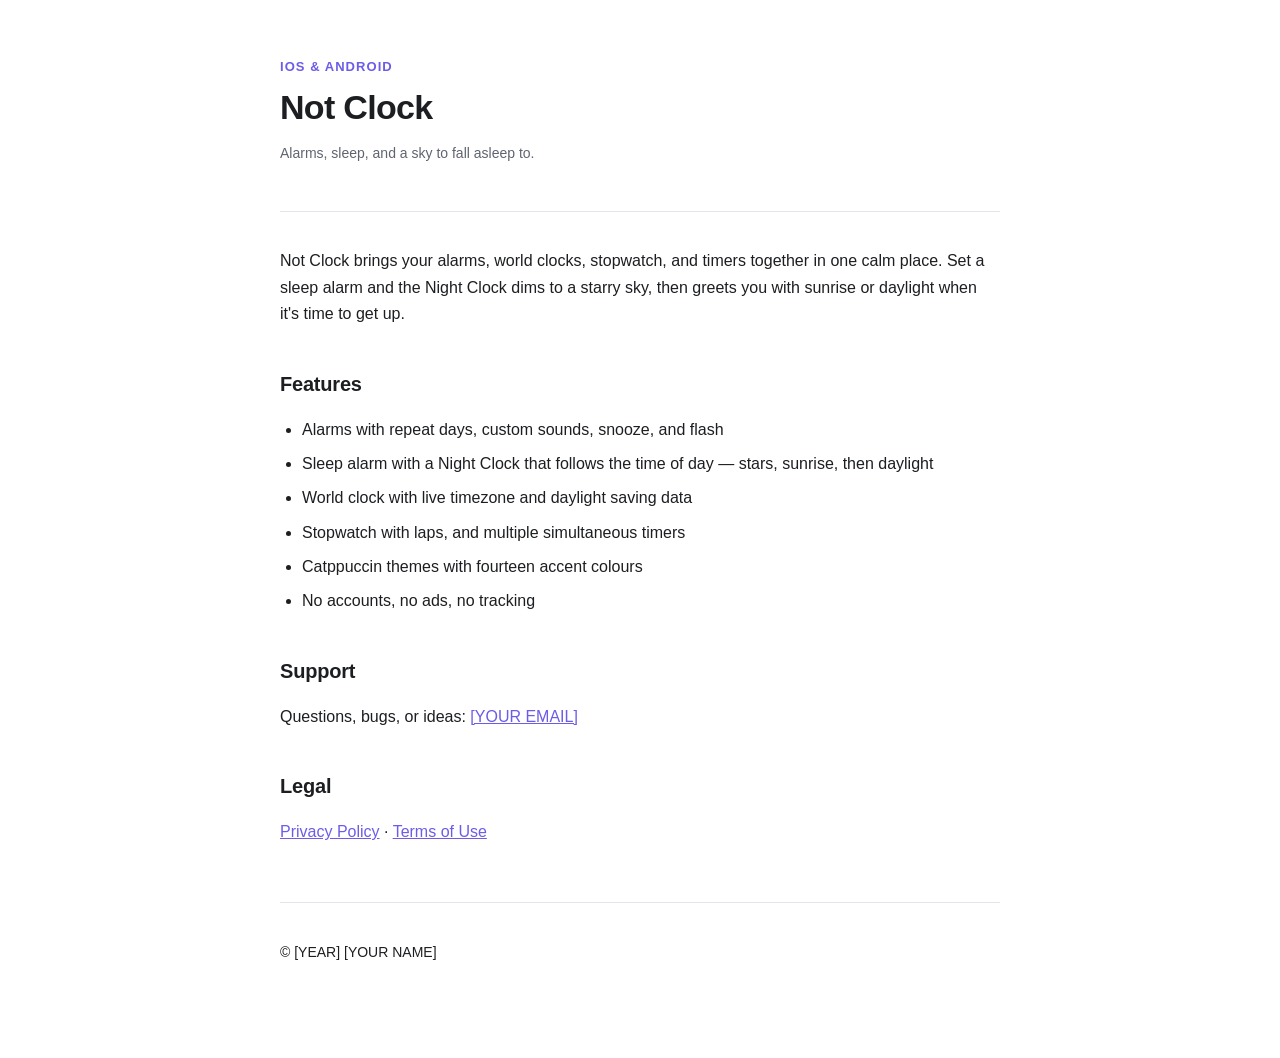
==== index.html @ 8d2793b8 "Add files via upload" ====
<!DOCTYPE html>
<html lang="en">
<head>
<meta charset="utf-8">
<meta name="viewport" content="width=device-width, initial-scale=1">
<title>Not Clock</title>
<link rel="stylesheet" href="styles.css">
</head>
<body>
<div class="wrap">

<header>
  <p class="eyebrow">iOS &amp; Android</p>
  <h1>Not Clock</h1>
  <p class="muted">Alarms, sleep, and a sky to fall asleep to.</p>
</header>

<p>
  Not Clock brings your alarms, world clocks, stopwatch, and timers together in
  one calm place. Set a sleep alarm and the Night Clock dims to a starry sky,
  then greets you with sunrise or daylight when it's time to get up.
</p>

<h2>Features</h2>
<ul>
  <li>Alarms with repeat days, custom sounds, snooze, and flash</li>
  <li>Sleep alarm with a Night Clock that follows the time of day — stars,
    sunrise, then daylight</li>
  <li>World clock with live timezone and daylight saving data</li>
  <li>Stopwatch with laps, and multiple simultaneous timers</li>
  <li>Catppuccin themes with fourteen accent colours</li>
  <li>No accounts, no ads, no tracking</li>
</ul>

<h2>Support</h2>
<p>
  Questions, bugs, or ideas: <a href="mailto:[YOUR EMAIL]">[YOUR EMAIL]</a>
</p>

<h2>Legal</h2>
<p>
  <a href="privacy.html">Privacy Policy</a> ·
  <a href="terms.html">Terms of Use</a>
</p>

<footer>
  <p>© [YEAR] [YOUR NAME]</p>
</footer>

</div>
</body>
</html>
---- styles.css ----
:root {
  color-scheme: light dark;
  --bg: #ffffff;
  --surface: #f5f6f8;
  --text: #1c1e21;
  --muted: #5f6470;
  --accent: #6c5ce7;
  --border: #e3e5ea;
}

@media (prefers-color-scheme: dark) {
  :root {
    --bg: #0f1014;
    --surface: #181a21;
    --text: #e8e9ed;
    --muted: #9ba0ad;
    --accent: #a29bfe;
    --border: #262933;
  }
}

* { box-sizing: border-box; }

body {
  margin: 0;
  padding: 0 24px 80px;
  background: var(--bg);
  color: var(--text);
  font: 16px/1.65 -apple-system, BlinkMacSystemFont, "Segoe UI", Roboto,
        "Helvetica Neue", Arial, sans-serif;
  -webkit-text-size-adjust: 100%;
}

.wrap { max-width: 720px; margin: 0 auto; }

header {
  padding: 56px 0 32px;
  border-bottom: 1px solid var(--border);
  margin-bottom: 36px;
}

.eyebrow {
  font-size: 13px;
  font-weight: 600;
  letter-spacing: 0.08em;
  text-transform: uppercase;
  color: var(--accent);
  margin: 0 0 10px;
}

h1 { font-size: 34px; line-height: 1.2; margin: 0 0 12px; letter-spacing: -0.02em; }
h2 { font-size: 20px; margin: 40px 0 12px; letter-spacing: -0.01em; }
h3 { font-size: 16px; margin: 26px 0 8px; }

p, li { color: var(--text); }
.muted { color: var(--muted); font-size: 14px; }

a { color: var(--accent); }

ul { padding-left: 22px; }
li { margin-bottom: 8px; }

.summary {
  background: var(--surface);
  border: 1px solid var(--border);
  border-radius: 14px;
  padding: 20px 22px;
  margin: 0 0 8px;
}
.summary h2 { margin-top: 0; font-size: 17px; }
.summary ul { margin-bottom: 0; }

.callout {
  background: var(--surface);
  border-left: 3px solid var(--accent);
  border-radius: 0 10px 10px 0;
  padding: 16px 20px;
  margin: 20px 0;
}

footer {
  margin-top: 56px;
  padding-top: 24px;
  border-top: 1px solid var(--border);
  font-size: 14px;
  color: var(--muted);
}
footer a { margin-right: 18px; }

.nav { margin-bottom: 8px; font-size: 14px; }
.nav a { text-decoration: none; }
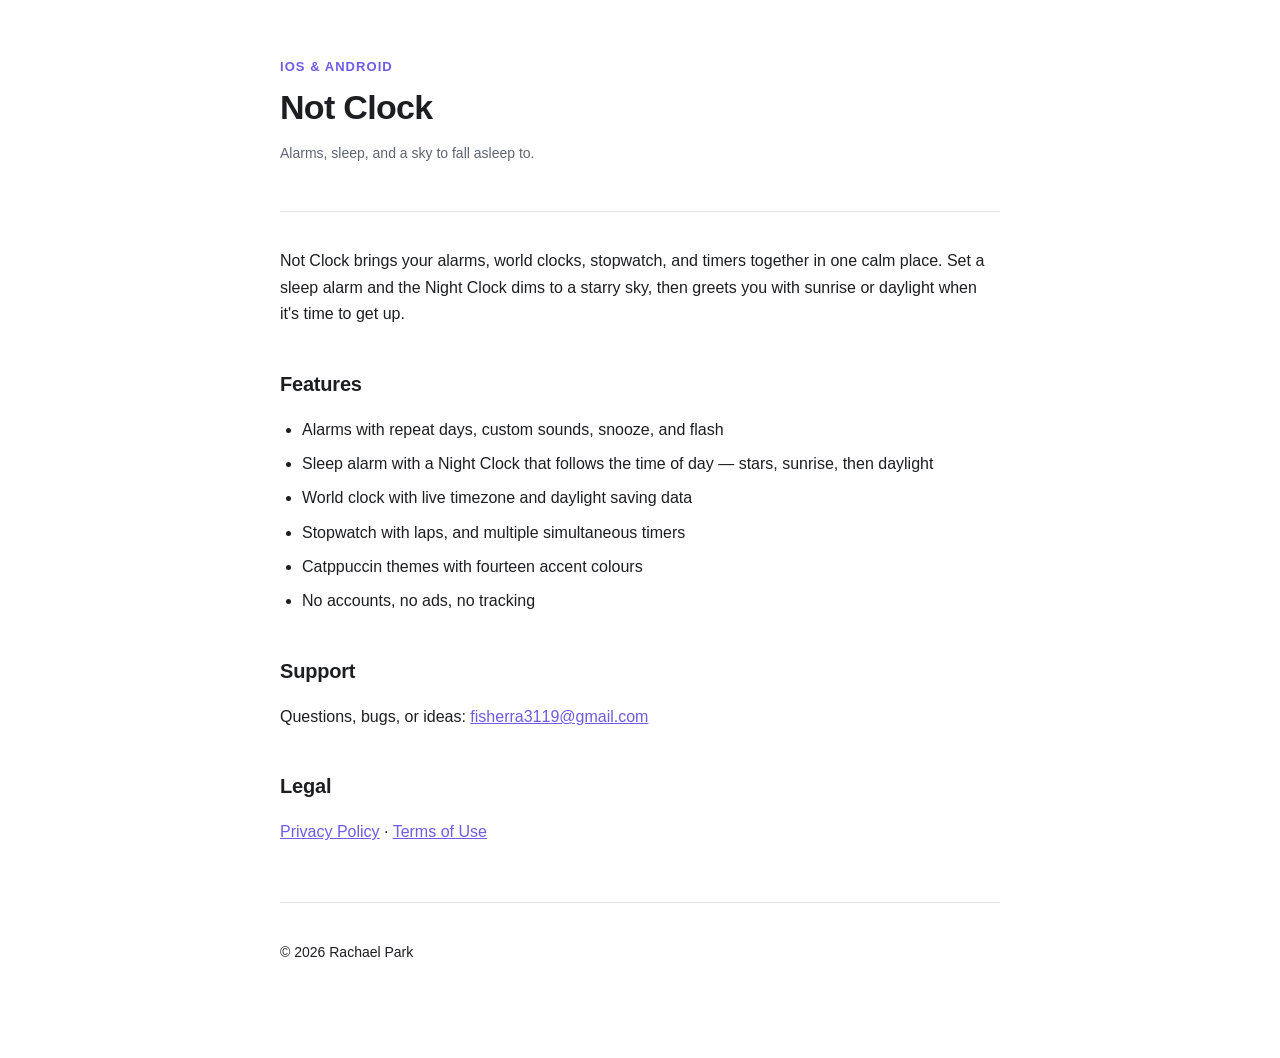
==== commit 78be7e4b: "Update contact email and copyright information" ====
--- a/index.html
+++ b/index.html
@@ -34,7 +34,7 @@
 
 <h2>Support</h2>
 <p>
-  Questions, bugs, or ideas: <a href="mailto:[YOUR EMAIL]">[YOUR EMAIL]</a>
+  Questions, bugs, or ideas: <a href="mailto:fisherra3119@gmail.com">fisherra3119@gmail.com</a>
 </p>
 
 <h2>Legal</h2>
@@ -44,7 +44,7 @@
 </p>
 
 <footer>
-  <p>© [YEAR] [YOUR NAME]</p>
+  <p>© 2026 Rachael Park</p>
 </footer>
 
 </div>
